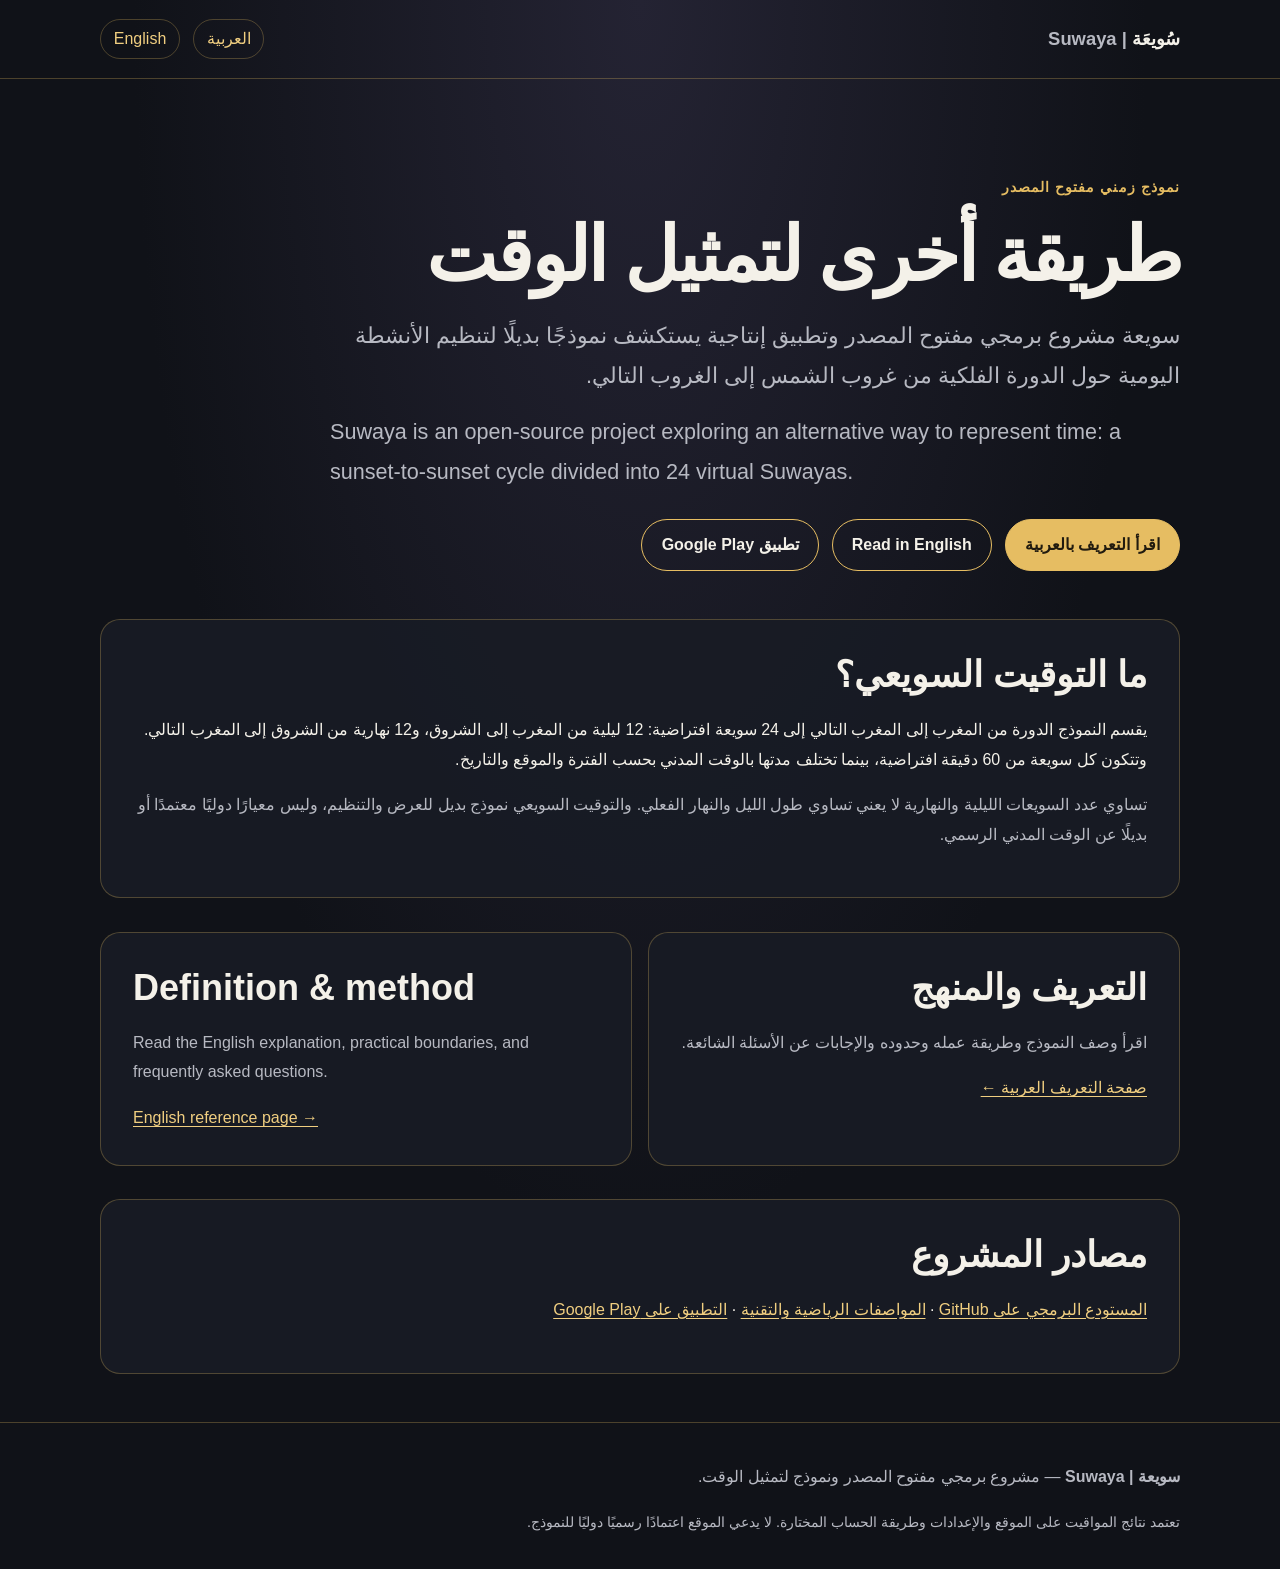
==== site/index.html @ 93a40ff3 "Add bilingual Suwaya public website and GitHub Pages deployment" ====
<!doctype html>
<html lang="ar" dir="rtl">
<head>
  <meta charset="utf-8">
  <meta name="viewport" content="width=device-width, initial-scale=1">
  <title>سويعة | Suwaya — التوقيت السويعي</title>
  <meta name="description" content="الموقع المرجعي لمشروع سويعة والتوقيت السويعي: نموذج لتمثيل الوقت بدورة من الغروب إلى الغروب التالي مقسمة إلى 24 سويعة افتراضية.">
  <meta name="robots" content="index,follow,max-image-preview:large">
  <link rel="canonical" href="https://abdallah-kaballo.github.io/Suwaya/">
  <link rel="alternate" hreflang="ar" href="https://abdallah-kaballo.github.io/Suwaya/ar/">
  <link rel="alternate" hreflang="en" href="https://abdallah-kaballo.github.io/Suwaya/en/">
  <link rel="alternate" hreflang="x-default" href="https://abdallah-kaballo.github.io/Suwaya/en/">
  <meta property="og:type" content="website">
  <meta property="og:title" content="سويعة | Suwaya — التوقيت السويعي">
  <meta property="og:description" content="تعرف إلى نموذج سويعة الزمني، وفلسفته، وطريقة عمله، والتطبيق مفتوح المصدر.">
  <meta property="og:url" content="https://abdallah-kaballo.github.io/Suwaya/">
  <meta name="theme-color" content="#101218">
  <link rel="stylesheet" href="assets/styles.css">
  <script type="application/ld+json">
  {
    "@context":"https://schema.org",
    "@graph":[
      {"@type":"WebSite","@id":"https://abdallah-kaballo.github.io/Suwaya/#website","url":"https://abdallah-kaballo.github.io/Suwaya/","name":"Suwaya | سويعة","inLanguage":["ar","en"]},
      {"@type":"SoftwareApplication","@id":"https://abdallah-kaballo.github.io/Suwaya/#application","name":"Suwaya","alternateName":["سويعة","Suwaya Time"],"applicationCategory":"ProductivityApplication","operatingSystem":"Android","description":"An open-source productivity application built around the Suwaya Time virtual time model.","url":"https://abdallah-kaballo.github.io/Suwaya/","downloadUrl":"https://play.google.com/store/apps/details?id=com.suwaya.app","sameAs":["https://github.com/Abdallah-Kaballo/Suwaya"]}
    ]
  }
  </script>
</head>
<body>
<header><div class="wrap nav"><a class="brand" href="./">سُويعَة <span class="muted">| Suwaya</span></a><nav class="lang" aria-label="اختيار اللغة"><a href="ar/">العربية</a><a href="en/">English</a></nav></div></header>
<main class="wrap">
  <section class="hero">
    <div class="eyebrow">نموذج زمني مفتوح المصدر</div>
    <h1>طريقة أخرى لتمثيل الوقت</h1>
    <p class="lead">سويعة مشروع برمجي مفتوح المصدر وتطبيق إنتاجية يستكشف نموذجًا بديلًا لتنظيم الأنشطة اليومية حول الدورة الفلكية من غروب الشمس إلى الغروب التالي.</p>
    <p class="lead" lang="en" dir="ltr">Suwaya is an open-source project exploring an alternative way to represent time: a sunset-to-sunset cycle divided into 24 virtual Suwayas.</p>
    <div class="actions"><a class="btn primary" href="ar/">اقرأ التعريف بالعربية</a><a class="btn" href="en/">Read in English</a><a class="btn" href="https://play.google.com/store/apps/details?id=com.suwaya.app">تطبيق Google Play</a></div>
  </section>
  <section class="panel">
    <h2>ما التوقيت السويعي؟</h2>
    <p>يقسم النموذج الدورة من المغرب إلى المغرب التالي إلى 24 سويعة افتراضية: 12 ليلية من المغرب إلى الشروق، و12 نهارية من الشروق إلى المغرب التالي. وتتكون كل سويعة من 60 دقيقة افتراضية، بينما تختلف مدتها بالوقت المدني بحسب الفترة والموقع والتاريخ.</p>
    <p class="muted">تساوي عدد السويعات الليلية والنهارية لا يعني تساوي طول الليل والنهار الفعلي. والتوقيت السويعي نموذج بديل للعرض والتنظيم، وليس معيارًا دوليًا معتمدًا أو بديلًا عن الوقت المدني الرسمي.</p>
  </section>
  <section class="grid">
    <article class="panel"><h2>التعريف والمنهج</h2><p class="muted">اقرأ وصف النموذج وطريقة عمله وحدوده والإجابات عن الأسئلة الشائعة.</p><a href="ar/">صفحة التعريف العربية ←</a></article>
    <article class="panel" dir="ltr"><h2>Definition & method</h2><p class="muted">Read the English explanation, practical boundaries, and frequently asked questions.</p><a href="en/">English reference page →</a></article>
  </section>
  <section class="panel"><h2>مصادر المشروع</h2><p><a href="https://github.com/Abdallah-Kaballo/Suwaya">المستودع البرمجي على GitHub</a> · <a href="https://github.com/Abdallah-Kaballo/Suwaya/blob/main/Suwaya-Time.md">المواصفات الرياضية والتقنية</a> · <a href="https://play.google.com/store/apps/details?id=com.suwaya.app">التطبيق على Google Play</a></p></section>
</main>
<footer><div class="wrap"><p><strong>سويعة | Suwaya</strong> — مشروع برمجي مفتوح المصدر ونموذج لتمثيل الوقت.</p><small>تعتمد نتائج المواقيت على الموقع والإعدادات وطريقة الحساب المختارة. لا يدعي الموقع اعتمادًا رسميًا دوليًا للنموذج.</small></div></footer>
</body></html>
---- site/assets/styles.css ----
:root{color-scheme:dark;--bg:#101218;--panel:#191c25;--text:#f4f1e9;--muted:#b7b9c2;--gold:#e6bd62;--line:rgba(230,189,98,.28);--link:#f0ce80;--max:1080px}*{box-sizing:border-box}html{scroll-behavior:smooth}body{margin:0;background:radial-gradient(ellipse at top,#242333 0,var(--bg) 56%);color:var(--text);font-family:Inter,"Noto Sans Arabic","Segoe UI",sans-serif;line-height:1.85}body[dir=rtl]{font-family:Tajawal,"Noto Sans Arabic","Segoe UI",sans-serif}a{color:var(--link);text-underline-offset:.2em}a:hover{color:#fff0c7}.wrap{width:min(calc(100% - 2rem),var(--max));margin-inline:auto}header{padding:1.2rem 0;border-bottom:1px solid var(--line)}.nav{display:flex;justify-content:space-between;align-items:center;gap:1rem;flex-wrap:wrap}.brand{color:var(--text);font-weight:800;text-decoration:none;font-size:1.15rem}.lang{display:flex;gap:.8rem;align-items:center}.lang a{border:1px solid var(--line);border-radius:999px;padding:.25rem .8rem;text-decoration:none}.hero{padding:clamp(3rem,8vw,6rem) 0 3rem}.eyebrow{color:var(--gold);font-weight:700;letter-spacing:.08em;text-transform:uppercase;font-size:.85rem}h1{font-size:clamp(2.2rem,6vw,4.7rem);line-height:1.2;letter-spacing:-.035em;margin:.6rem 0 1rem;max-width:900px}h2{font-size:clamp(1.55rem,3.5vw,2.25rem);line-height:1.3;margin:0 0 1rem}h3{font-size:1.15rem;margin:0 0 .35rem}.lead{color:var(--muted);font-size:clamp(1.1rem,2.5vw,1.35rem);max-width:850px}.actions{display:flex;flex-wrap:wrap;gap:.8rem;margin-top:1.7rem}.btn{display:inline-flex;align-items:center;justify-content:center;border:1px solid var(--gold);border-radius:999px;padding:.65rem 1.2rem;text-decoration:none;color:var(--text);font-weight:700}.btn.primary{background:var(--gold);color:#211b0f}section{padding:2.1rem 0}p{margin:.45rem 0 1rem}.muted{color:var(--muted)}.panel{background:rgba(25,28,37,.88);border:1px solid var(--line);border-radius:1.25rem;padding:clamp(1.1rem,3vw,2rem)}.grid{display:grid;grid-template-columns:repeat(2,minmax(0,1fr));gap:1rem}.step{position:relative}.pill{display:inline-block;border:1px solid var(--line);border-radius:999px;padding:.2rem .65rem;color:var(--gold);font-size:.85rem}.faq{border-top:1px solid var(--line);padding:1rem 0 .4rem}footer{margin-top:3rem;padding:2rem 0;border-top:1px solid var(--line);color:var(--muted)}small{font-size:.9rem}@media(max-width:700px){.grid{grid-template-columns:1fr}}@media(prefers-reduced-motion:reduce){html{scroll-behavior:auto}}
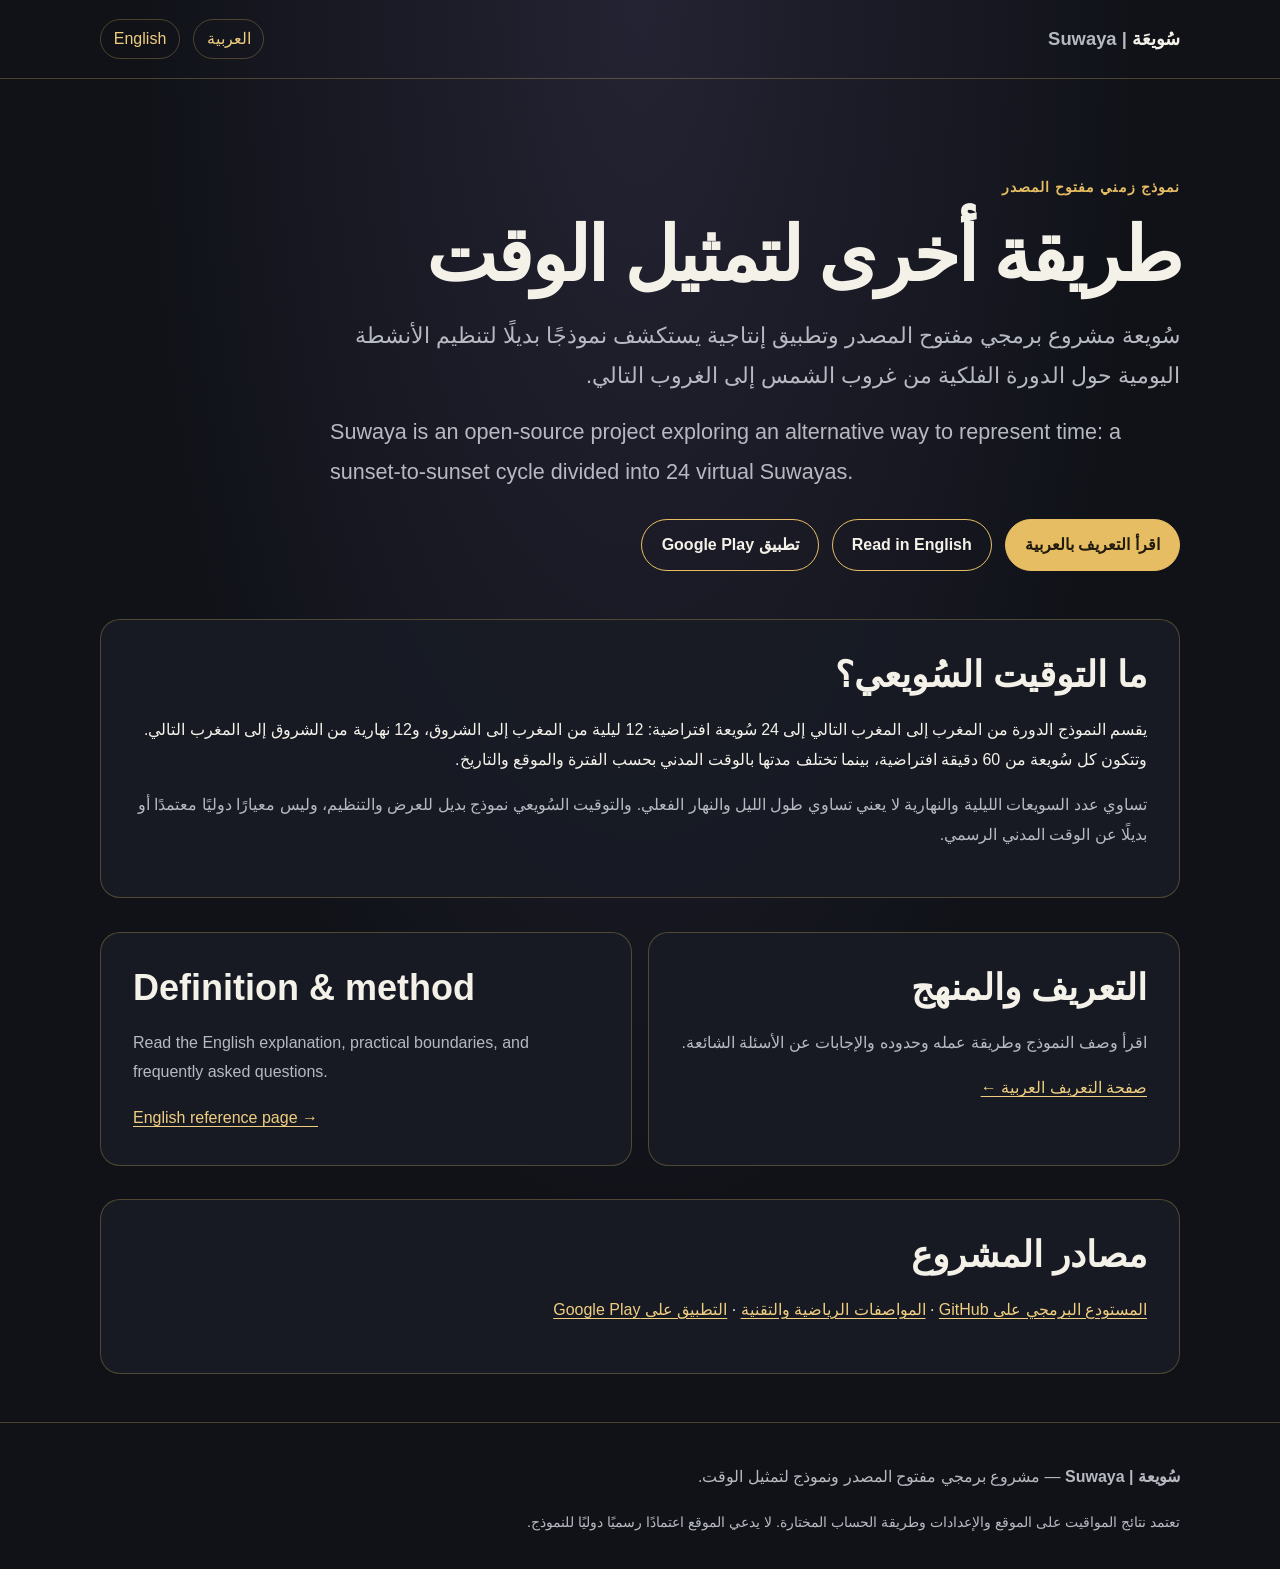
==== commit 06b4570b: "Preserve the exact Arabic terms سُويعة and التوقيت السُويعي" ====
--- a/site/index.html
+++ b/site/index.html
@@ -3,16 +3,16 @@
 <head>
   <meta charset="utf-8">
   <meta name="viewport" content="width=device-width, initial-scale=1">
-  <title>سويعة | Suwaya — التوقيت السويعي</title>
-  <meta name="description" content="الموقع المرجعي لمشروع سويعة والتوقيت السويعي: نموذج لتمثيل الوقت بدورة من الغروب إلى الغروب التالي مقسمة إلى 24 سويعة افتراضية.">
+  <title>سُويعة | Suwaya — التوقيت السُويعي</title>
+  <meta name="description" content="الموقع المرجعي لمشروع سُويعة والتوقيت السُويعي: نموذج لتمثيل الوقت بدورة من الغروب إلى الغروب التالي مقسمة إلى 24 سُويعة افتراضية.">
   <meta name="robots" content="index,follow,max-image-preview:large">
   <link rel="canonical" href="https://abdallah-kaballo.github.io/Suwaya/">
   <link rel="alternate" hreflang="ar" href="https://abdallah-kaballo.github.io/Suwaya/ar/">
   <link rel="alternate" hreflang="en" href="https://abdallah-kaballo.github.io/Suwaya/en/">
   <link rel="alternate" hreflang="x-default" href="https://abdallah-kaballo.github.io/Suwaya/en/">
   <meta property="og:type" content="website">
-  <meta property="og:title" content="سويعة | Suwaya — التوقيت السويعي">
-  <meta property="og:description" content="تعرف إلى نموذج سويعة الزمني، وفلسفته، وطريقة عمله، والتطبيق مفتوح المصدر.">
+  <meta property="og:title" content="سُويعة | Suwaya — التوقيت السُويعي">
+  <meta property="og:description" content="تعرف إلى نموذج سُويعة الزمني، وفلسفته، وطريقة عمله، والتطبيق مفتوح المصدر.">
   <meta property="og:url" content="https://abdallah-kaballo.github.io/Suwaya/">
   <meta name="theme-color" content="#101218">
   <link rel="stylesheet" href="assets/styles.css">
@@ -20,8 +20,8 @@
   {
     "@context":"https://schema.org",
     "@graph":[
-      {"@type":"WebSite","@id":"https://abdallah-kaballo.github.io/Suwaya/#website","url":"https://abdallah-kaballo.github.io/Suwaya/","name":"Suwaya | سويعة","inLanguage":["ar","en"]},
-      {"@type":"SoftwareApplication","@id":"https://abdallah-kaballo.github.io/Suwaya/#application","name":"Suwaya","alternateName":["سويعة","Suwaya Time"],"applicationCategory":"ProductivityApplication","operatingSystem":"Android","description":"An open-source productivity application built around the Suwaya Time virtual time model.","url":"https://abdallah-kaballo.github.io/Suwaya/","downloadUrl":"https://play.google.com/store/apps/details?id=com.suwaya.app","sameAs":["https://github.com/Abdallah-Kaballo/Suwaya"]}
+      {"@type":"WebSite","@id":"https://abdallah-kaballo.github.io/Suwaya/#website","url":"https://abdallah-kaballo.github.io/Suwaya/","name":"Suwaya | سُويعة","inLanguage":["ar","en"]},
+      {"@type":"SoftwareApplication","@id":"https://abdallah-kaballo.github.io/Suwaya/#application","name":"Suwaya","alternateName":["سُويعة","Suwaya Time"],"applicationCategory":"ProductivityApplication","operatingSystem":"Android","description":"An open-source productivity application built around the Suwaya Time virtual time model.","url":"https://abdallah-kaballo.github.io/Suwaya/","downloadUrl":"https://play.google.com/store/apps/details?id=com.suwaya.app","sameAs":["https://github.com/Abdallah-Kaballo/Suwaya"]}
     ]
   }
   </script>
@@ -32,14 +32,14 @@
   <section class="hero">
     <div class="eyebrow">نموذج زمني مفتوح المصدر</div>
     <h1>طريقة أخرى لتمثيل الوقت</h1>
-    <p class="lead">سويعة مشروع برمجي مفتوح المصدر وتطبيق إنتاجية يستكشف نموذجًا بديلًا لتنظيم الأنشطة اليومية حول الدورة الفلكية من غروب الشمس إلى الغروب التالي.</p>
+    <p class="lead">سُويعة مشروع برمجي مفتوح المصدر وتطبيق إنتاجية يستكشف نموذجًا بديلًا لتنظيم الأنشطة اليومية حول الدورة الفلكية من غروب الشمس إلى الغروب التالي.</p>
     <p class="lead" lang="en" dir="ltr">Suwaya is an open-source project exploring an alternative way to represent time: a sunset-to-sunset cycle divided into 24 virtual Suwayas.</p>
     <div class="actions"><a class="btn primary" href="ar/">اقرأ التعريف بالعربية</a><a class="btn" href="en/">Read in English</a><a class="btn" href="https://play.google.com/store/apps/details?id=com.suwaya.app">تطبيق Google Play</a></div>
   </section>
   <section class="panel">
-    <h2>ما التوقيت السويعي؟</h2>
-    <p>يقسم النموذج الدورة من المغرب إلى المغرب التالي إلى 24 سويعة افتراضية: 12 ليلية من المغرب إلى الشروق، و12 نهارية من الشروق إلى المغرب التالي. وتتكون كل سويعة من 60 دقيقة افتراضية، بينما تختلف مدتها بالوقت المدني بحسب الفترة والموقع والتاريخ.</p>
-    <p class="muted">تساوي عدد السويعات الليلية والنهارية لا يعني تساوي طول الليل والنهار الفعلي. والتوقيت السويعي نموذج بديل للعرض والتنظيم، وليس معيارًا دوليًا معتمدًا أو بديلًا عن الوقت المدني الرسمي.</p>
+    <h2>ما التوقيت السُويعي؟</h2>
+    <p>يقسم النموذج الدورة من المغرب إلى المغرب التالي إلى 24 سُويعة افتراضية: 12 ليلية من المغرب إلى الشروق، و12 نهارية من الشروق إلى المغرب التالي. وتتكون كل سُويعة من 60 دقيقة افتراضية، بينما تختلف مدتها بالوقت المدني بحسب الفترة والموقع والتاريخ.</p>
+    <p class="muted">تساوي عدد السويعات الليلية والنهارية لا يعني تساوي طول الليل والنهار الفعلي. والتوقيت السُويعي نموذج بديل للعرض والتنظيم، وليس معيارًا دوليًا معتمدًا أو بديلًا عن الوقت المدني الرسمي.</p>
   </section>
   <section class="grid">
     <article class="panel"><h2>التعريف والمنهج</h2><p class="muted">اقرأ وصف النموذج وطريقة عمله وحدوده والإجابات عن الأسئلة الشائعة.</p><a href="ar/">صفحة التعريف العربية ←</a></article>
@@ -47,5 +47,5 @@
   </section>
   <section class="panel"><h2>مصادر المشروع</h2><p><a href="https://github.com/Abdallah-Kaballo/Suwaya">المستودع البرمجي على GitHub</a> · <a href="https://github.com/Abdallah-Kaballo/Suwaya/blob/main/Suwaya-Time.md">المواصفات الرياضية والتقنية</a> · <a href="https://play.google.com/store/apps/details?id=com.suwaya.app">التطبيق على Google Play</a></p></section>
 </main>
-<footer><div class="wrap"><p><strong>سويعة | Suwaya</strong> — مشروع برمجي مفتوح المصدر ونموذج لتمثيل الوقت.</p><small>تعتمد نتائج المواقيت على الموقع والإعدادات وطريقة الحساب المختارة. لا يدعي الموقع اعتمادًا رسميًا دوليًا للنموذج.</small></div></footer>
+<footer><div class="wrap"><p><strong>سُويعة | Suwaya</strong> — مشروع برمجي مفتوح المصدر ونموذج لتمثيل الوقت.</p><small>تعتمد نتائج المواقيت على الموقع والإعدادات وطريقة الحساب المختارة. لا يدعي الموقع اعتمادًا رسميًا دوليًا للنموذج.</small></div></footer>
 </body></html>
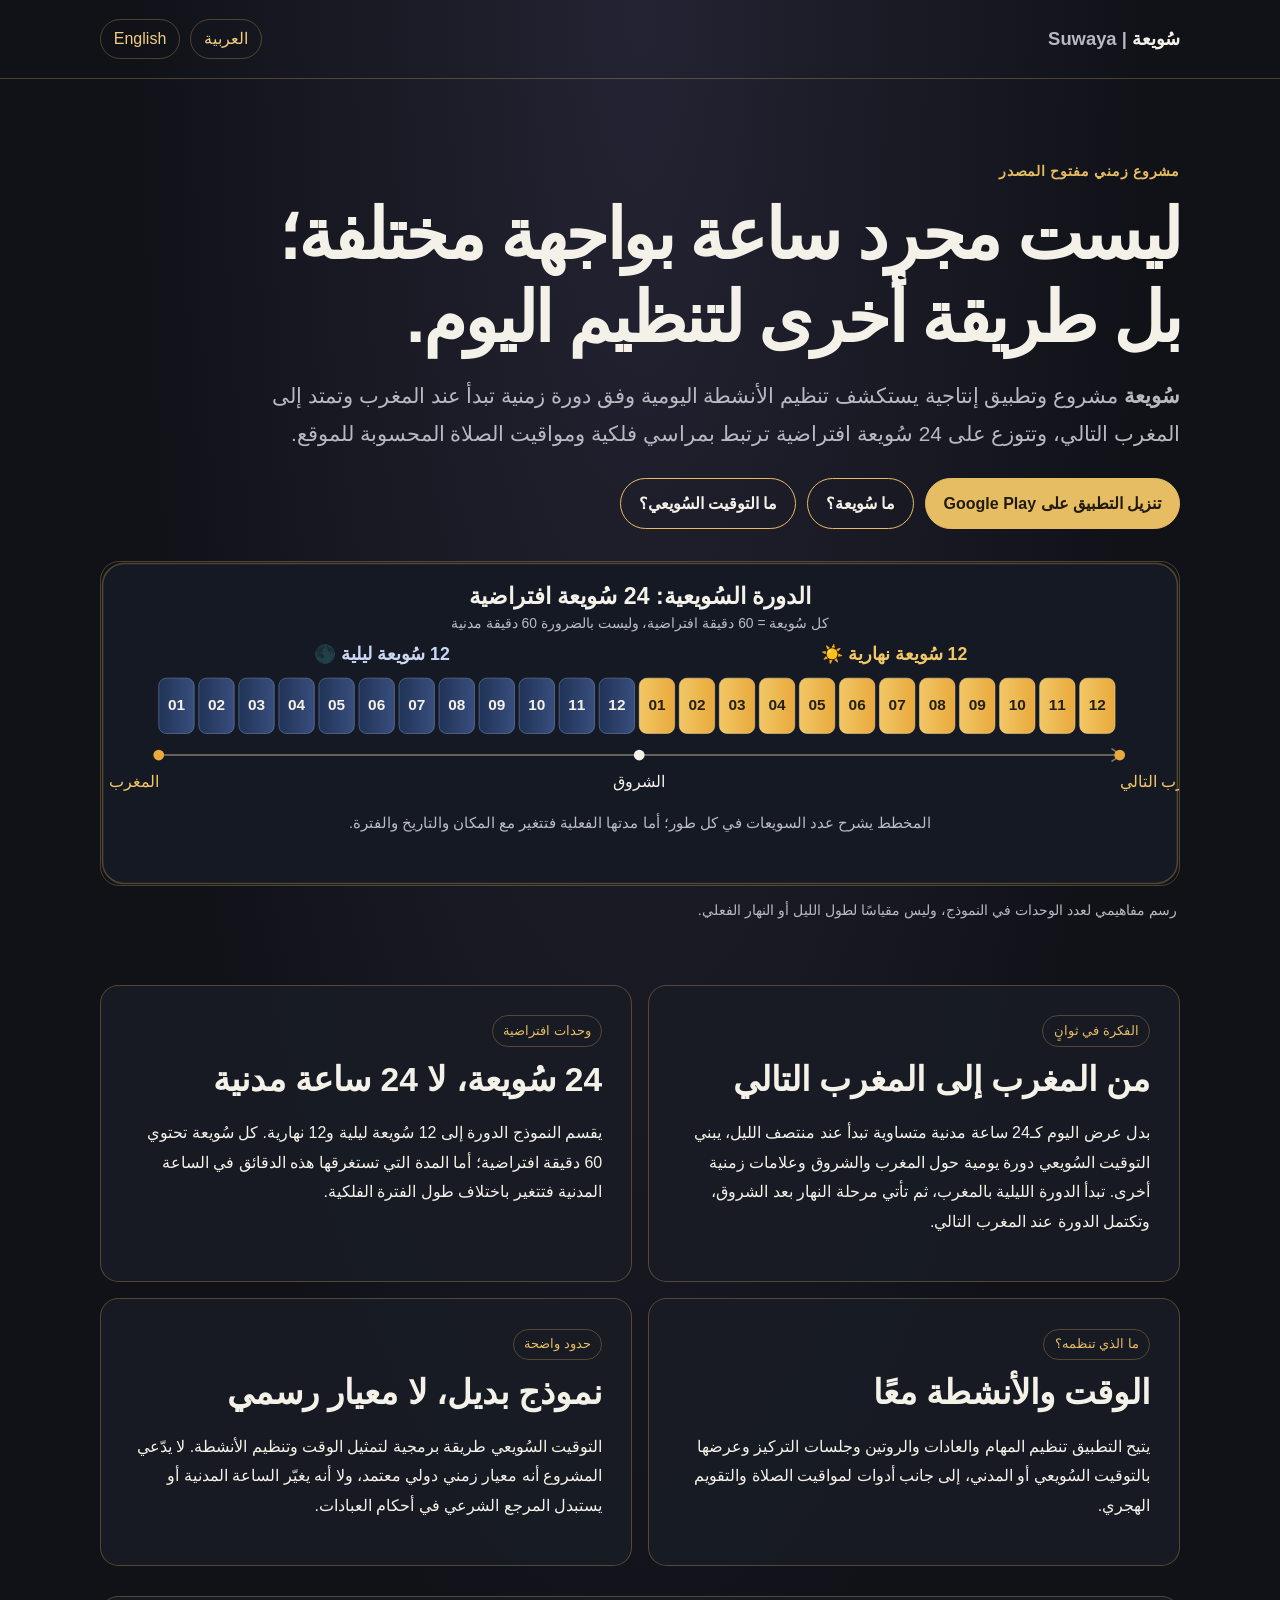
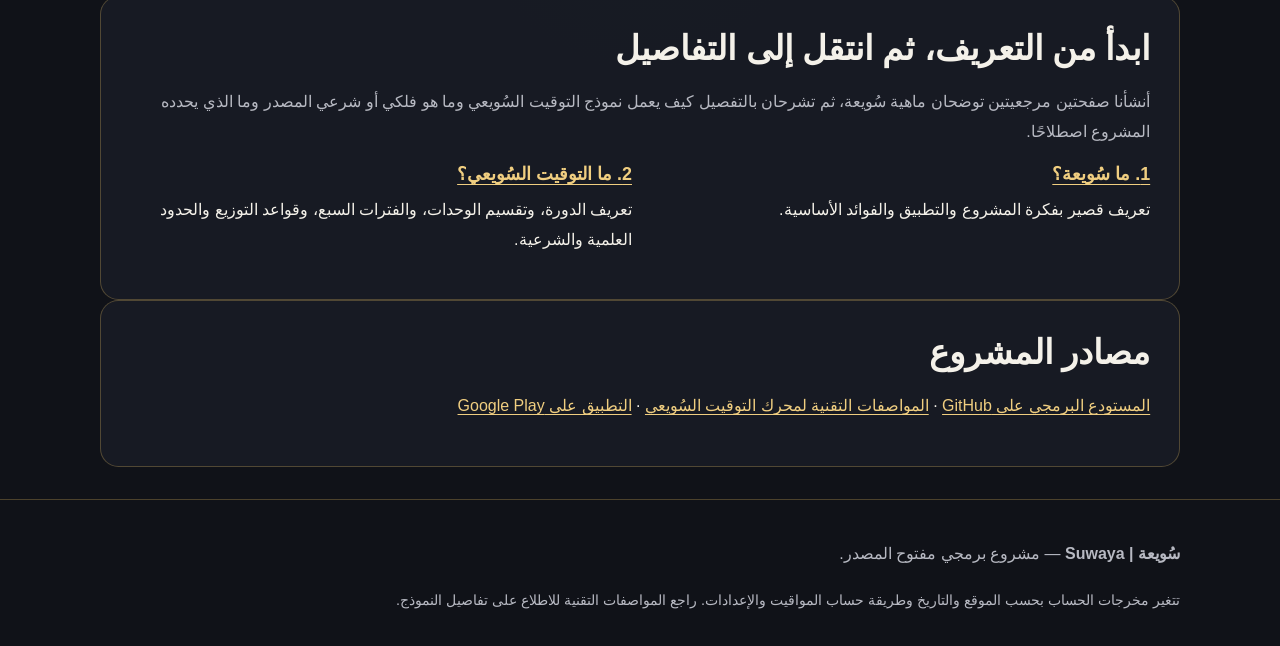
==== commit 630e6265: "Expand Suwaya public site with precise bilingual time model pages" ====
--- a/site/index.html
+++ b/site/index.html
@@ -1,51 +1,41 @@
 <!doctype html>
 <html lang="ar" dir="rtl">
 <head>
-  <meta charset="utf-8">
-  <meta name="viewport" content="width=device-width, initial-scale=1">
-  <title>سُويعة | Suwaya — التوقيت السُويعي</title>
-  <meta name="description" content="الموقع المرجعي لمشروع سُويعة والتوقيت السُويعي: نموذج لتمثيل الوقت بدورة من الغروب إلى الغروب التالي مقسمة إلى 24 سُويعة افتراضية.">
-  <meta name="robots" content="index,follow,max-image-preview:large">
-  <link rel="canonical" href="https://abdallah-kaballo.github.io/Suwaya/">
-  <link rel="alternate" hreflang="ar" href="https://abdallah-kaballo.github.io/Suwaya/ar/">
-  <link rel="alternate" hreflang="en" href="https://abdallah-kaballo.github.io/Suwaya/en/">
-  <link rel="alternate" hreflang="x-default" href="https://abdallah-kaballo.github.io/Suwaya/en/">
-  <meta property="og:type" content="website">
-  <meta property="og:title" content="سُويعة | Suwaya — التوقيت السُويعي">
-  <meta property="og:description" content="تعرف إلى نموذج سُويعة الزمني، وفلسفته، وطريقة عمله، والتطبيق مفتوح المصدر.">
-  <meta property="og:url" content="https://abdallah-kaballo.github.io/Suwaya/">
-  <meta name="theme-color" content="#101218">
-  <link rel="stylesheet" href="assets/styles.css">
-  <script type="application/ld+json">
-  {
-    "@context":"https://schema.org",
-    "@graph":[
-      {"@type":"WebSite","@id":"https://abdallah-kaballo.github.io/Suwaya/#website","url":"https://abdallah-kaballo.github.io/Suwaya/","name":"Suwaya | سُويعة","inLanguage":["ar","en"]},
-      {"@type":"SoftwareApplication","@id":"https://abdallah-kaballo.github.io/Suwaya/#application","name":"Suwaya","alternateName":["سُويعة","Suwaya Time"],"applicationCategory":"ProductivityApplication","operatingSystem":"Android","description":"An open-source productivity application built around the Suwaya Time virtual time model.","url":"https://abdallah-kaballo.github.io/Suwaya/","downloadUrl":"https://play.google.com/store/apps/details?id=com.suwaya.app","sameAs":["https://github.com/Abdallah-Kaballo/Suwaya"]}
-    ]
-  }
-  </script>
+<meta charset="utf-8"><meta name="viewport" content="width=device-width,initial-scale=1">
+<title>سُويعة | التوقيت السُويعي — طريقة أخرى لتنظيم اليوم</title>
+<meta name="description" content="تعرّف إلى سُويعة والتوقيت السُويعي: نموذج زمني يقسم الدورة من المغرب إلى المغرب التالي إلى 24 سُويعة افتراضية مرتبطة بمراسي فلكية ومواقيت الصلاة.">
+<meta name="robots" content="index,follow,max-image-preview:large">
+<link rel="canonical" href="https://abdallah-kaballo.github.io/Suwaya/">
+<link rel="alternate" hreflang="ar" href="https://abdallah-kaballo.github.io/Suwaya/ar/"><link rel="alternate" hreflang="en" href="https://abdallah-kaballo.github.io/Suwaya/en/"><link rel="alternate" hreflang="x-default" href="https://abdallah-kaballo.github.io/Suwaya/en/">
+<meta property="og:type" content="website"><meta property="og:title" content="سُويعة | التوقيت السُويعي"><meta property="og:description" content="مشروع يقترح طريقة بديلة لتمثيل الوقت وتنظيم اليوم حول الدورة من المغرب إلى المغرب التالي."><meta property="og:url" content="https://abdallah-kaballo.github.io/Suwaya/"><meta property="og:site_name" content="سُويعة | Suwaya"><meta name="theme-color" content="#101218">
+<link rel="stylesheet" href="assets/styles.css">
+<script type="application/ld+json">{"@context":"https://schema.org","@graph":[{"@type":"WebSite","@id":"https://abdallah-kaballo.github.io/Suwaya/#website","url":"https://abdallah-kaballo.github.io/Suwaya/","name":"سُويعة | Suwaya","inLanguage":["ar","en"]},{"@type":"SoftwareApplication","@id":"https://abdallah-kaballo.github.io/Suwaya/#application","name":"Suwaya","alternateName":["سُويعة","التوقيت السُويعي","Suwaya Time"],"applicationCategory":"ProductivityApplication","operatingSystem":"Android","description":"Open-source productivity app built around the Suwaya Time virtual time model.","url":"https://abdallah-kaballo.github.io/Suwaya/","downloadUrl":"https://play.google.com/store/apps/details?id=com.suwaya.app","sameAs":["https://github.com/Abdallah-Kaballo/Suwaya"]}]}</script>
 </head>
 <body>
-<header><div class="wrap nav"><a class="brand" href="./">سُويعَة <span class="muted">| Suwaya</span></a><nav class="lang" aria-label="اختيار اللغة"><a href="ar/">العربية</a><a href="en/">English</a></nav></div></header>
+<header><div class="wrap nav"><a class="brand" href="./">سُويعة <span class="muted">| Suwaya</span></a><nav class="lang" aria-label="اختيار اللغة"><a href="ar/">العربية</a><a href="en/">English</a></nav></div></header>
 <main class="wrap">
-  <section class="hero">
-    <div class="eyebrow">نموذج زمني مفتوح المصدر</div>
-    <h1>طريقة أخرى لتمثيل الوقت</h1>
-    <p class="lead">سُويعة مشروع برمجي مفتوح المصدر وتطبيق إنتاجية يستكشف نموذجًا بديلًا لتنظيم الأنشطة اليومية حول الدورة الفلكية من غروب الشمس إلى الغروب التالي.</p>
-    <p class="lead" lang="en" dir="ltr">Suwaya is an open-source project exploring an alternative way to represent time: a sunset-to-sunset cycle divided into 24 virtual Suwayas.</p>
-    <div class="actions"><a class="btn primary" href="ar/">اقرأ التعريف بالعربية</a><a class="btn" href="en/">Read in English</a><a class="btn" href="https://play.google.com/store/apps/details?id=com.suwaya.app">تطبيق Google Play</a></div>
-  </section>
-  <section class="panel">
-    <h2>ما التوقيت السُويعي؟</h2>
-    <p>يقسم النموذج الدورة من المغرب إلى المغرب التالي إلى 24 سُويعة افتراضية: 12 ليلية من المغرب إلى الشروق، و12 نهارية من الشروق إلى المغرب التالي. وتتكون كل سُويعة من 60 دقيقة افتراضية، بينما تختلف مدتها بالوقت المدني بحسب الفترة والموقع والتاريخ.</p>
-    <p class="muted">تساوي عدد السويعات الليلية والنهارية لا يعني تساوي طول الليل والنهار الفعلي. والتوقيت السُويعي نموذج بديل للعرض والتنظيم، وليس معيارًا دوليًا معتمدًا أو بديلًا عن الوقت المدني الرسمي.</p>
-  </section>
-  <section class="grid">
-    <article class="panel"><h2>التعريف والمنهج</h2><p class="muted">اقرأ وصف النموذج وطريقة عمله وحدوده والإجابات عن الأسئلة الشائعة.</p><a href="ar/">صفحة التعريف العربية ←</a></article>
-    <article class="panel" dir="ltr"><h2>Definition & method</h2><p class="muted">Read the English explanation, practical boundaries, and frequently asked questions.</p><a href="en/">English reference page →</a></article>
-  </section>
-  <section class="panel"><h2>مصادر المشروع</h2><p><a href="https://github.com/Abdallah-Kaballo/Suwaya">المستودع البرمجي على GitHub</a> · <a href="https://github.com/Abdallah-Kaballo/Suwaya/blob/main/Suwaya-Time.md">المواصفات الرياضية والتقنية</a> · <a href="https://play.google.com/store/apps/details?id=com.suwaya.app">التطبيق على Google Play</a></p></section>
+<section class="hero">
+<div class="eyebrow">مشروع زمني مفتوح المصدر</div>
+<h1>ليست مجرد ساعة بواجهة مختلفة؛ بل طريقة أخرى لتنظيم اليوم.</h1>
+<p class="lead"><strong>سُويعة</strong> مشروع وتطبيق إنتاجية يستكشف تنظيم الأنشطة اليومية وفق دورة زمنية تبدأ عند المغرب وتمتد إلى المغرب التالي، وتتوزع على 24 سُويعة افتراضية ترتبط بمراسي فلكية ومواقيت الصلاة المحسوبة للموقع.</p>
+<div class="actions"><a class="btn primary" href="https://play.google.com/store/apps/details?id=com.suwaya.app">تنزيل التطبيق على Google Play</a><a class="btn" href="ar/">ما سُويعة؟</a><a class="btn" href="ar/suwaya-time/">ما التوقيت السُويعي؟</a></div>
+<figure class="diagram"><img src="assets/suwaya-cycle.svg" alt="رسم يوضح دورة من المغرب إلى المغرب التالي، مقسمة إلى 12 سُويعة ليلية و12 سُويعة نهارية. كل وحدة 60 دقيقة افتراضية لا يلزم أن تساوي 60 دقيقة مدنية."><figcaption>رسم مفاهيمي لعدد الوحدات في النموذج، وليس مقياسًا لطول الليل أو النهار الفعلي.</figcaption></figure>
+</section>
+<section class="grid">
+<article class="panel"><span class="pill">الفكرة في ثوانٍ</span><h2>من المغرب إلى المغرب التالي</h2><p>بدل عرض اليوم كـ24 ساعة مدنية متساوية تبدأ عند منتصف الليل، يبني التوقيت السُويعي دورة يومية حول المغرب والشروق وعلامات زمنية أخرى. تبدأ الدورة الليلية بالمغرب، ثم تأتي مرحلة النهار بعد الشروق، وتكتمل الدورة عند المغرب التالي.</p></article>
+<article class="panel"><span class="pill">وحدات افتراضية</span><h2>24 سُويعة، لا 24 ساعة مدنية</h2><p>يقسم النموذج الدورة إلى 12 سُويعة ليلية و12 نهارية. كل سُويعة تحتوي 60 دقيقة افتراضية؛ أما المدة التي تستغرقها هذه الدقائق في الساعة المدنية فتتغير باختلاف طول الفترة الفلكية.</p></article>
+<article class="panel"><span class="pill">ما الذي تنظمه؟</span><h2>الوقت والأنشطة معًا</h2><p>يتيح التطبيق تنظيم المهام والعادات والروتين وجلسات التركيز وعرضها بالتوقيت السُويعي أو المدني، إلى جانب أدوات لمواقيت الصلاة والتقويم الهجري.</p></article>
+<article class="panel"><span class="pill">حدود واضحة</span><h2>نموذج بديل، لا معيار رسمي</h2><p>التوقيت السُويعي طريقة برمجية لتمثيل الوقت وتنظيم الأنشطة. لا يدّعي المشروع أنه معيار زمني دولي معتمد، ولا أنه يغيّر الساعة المدنية أو يستبدل المرجع الشرعي في أحكام العبادات.</p></article>
+</section>
+<section class="panel">
+<h2>ابدأ من التعريف، ثم انتقل إلى التفاصيل</h2>
+<p class="muted">أنشأنا صفحتين مرجعيتين توضحان ماهية سُويعة، ثم تشرحان بالتفصيل كيف يعمل نموذج التوقيت السُويعي وما هو فلكي أو شرعي المصدر وما الذي يحدده المشروع اصطلاحًا.</p>
+<div class="grid">
+<div><h3><a href="ar/">1. ما سُويعة؟</a></h3><p>تعريف قصير بفكرة المشروع والتطبيق والفوائد الأساسية.</p></div>
+<div><h3><a href="ar/suwaya-time/">2. ما التوقيت السُويعي؟</a></h3><p>تعريف الدورة، وتقسيم الوحدات، والفترات السبع، وقواعد التوزيع والحدود العلمية والشرعية.</p></div>
+</div>
+</section>
+<section class="panel"><h2>مصادر المشروع</h2><p><a href="https://github.com/Abdallah-Kaballo/Suwaya">المستودع البرمجي على GitHub</a> · <a href="https://github.com/Abdallah-Kaballo/Suwaya/blob/main/Suwaya-Time.md">المواصفات التقنية لمحرك التوقيت السُويعي</a> · <a href="https://play.google.com/store/apps/details?id=com.suwaya.app">التطبيق على Google Play</a></p></section>
 </main>
-<footer><div class="wrap"><p><strong>سُويعة | Suwaya</strong> — مشروع برمجي مفتوح المصدر ونموذج لتمثيل الوقت.</p><small>تعتمد نتائج المواقيت على الموقع والإعدادات وطريقة الحساب المختارة. لا يدعي الموقع اعتمادًا رسميًا دوليًا للنموذج.</small></div></footer>
+<footer><div class="wrap"><p><strong>سُويعة | Suwaya</strong> — مشروع برمجي مفتوح المصدر.</p><small>تتغير مخرجات الحساب بحسب الموقع والتاريخ وطريقة حساب المواقيت والإعدادات. راجع المواصفات التقنية للاطلاع على تفاصيل النموذج.</small></div></footer>
 </body></html>
--- a/site/assets/styles.css
+++ b/site/assets/styles.css
@@ -1 +1 @@
-:root{color-scheme:dark;--bg:#101218;--panel:#191c25;--text:#f4f1e9;--muted:#b7b9c2;--gold:#e6bd62;--line:rgba(230,189,98,.28);--link:#f0ce80;--max:1080px}*{box-sizing:border-box}html{scroll-behavior:smooth}body{margin:0;background:radial-gradient(ellipse at top,#242333 0,var(--bg) 56%);color:var(--text);font-family:Inter,"Noto Sans Arabic","Segoe UI",sans-serif;line-height:1.85}body[dir=rtl]{font-family:Tajawal,"Noto Sans Arabic","Segoe UI",sans-serif}a{color:var(--link);text-underline-offset:.2em}a:hover{color:#fff0c7}.wrap{width:min(calc(100% - 2rem),var(--max));margin-inline:auto}header{padding:1.2rem 0;border-bottom:1px solid var(--line)}.nav{display:flex;justify-content:space-between;align-items:center;gap:1rem;flex-wrap:wrap}.brand{color:var(--text);font-weight:800;text-decoration:none;font-size:1.15rem}.lang{display:flex;gap:.8rem;align-items:center}.lang a{border:1px solid var(--line);border-radius:999px;padding:.25rem .8rem;text-decoration:none}.hero{padding:clamp(3rem,8vw,6rem) 0 3rem}.eyebrow{color:var(--gold);font-weight:700;letter-spacing:.08em;text-transform:uppercase;font-size:.85rem}h1{font-size:clamp(2.2rem,6vw,4.7rem);line-height:1.2;letter-spacing:-.035em;margin:.6rem 0 1rem;max-width:900px}h2{font-size:clamp(1.55rem,3.5vw,2.25rem);line-height:1.3;margin:0 0 1rem}h3{font-size:1.15rem;margin:0 0 .35rem}.lead{color:var(--muted);font-size:clamp(1.1rem,2.5vw,1.35rem);max-width:850px}.actions{display:flex;flex-wrap:wrap;gap:.8rem;margin-top:1.7rem}.btn{display:inline-flex;align-items:center;justify-content:center;border:1px solid var(--gold);border-radius:999px;padding:.65rem 1.2rem;text-decoration:none;color:var(--text);font-weight:700}.btn.primary{background:var(--gold);color:#211b0f}section{padding:2.1rem 0}p{margin:.45rem 0 1rem}.muted{color:var(--muted)}.panel{background:rgba(25,28,37,.88);border:1px solid var(--line);border-radius:1.25rem;padding:clamp(1.1rem,3vw,2rem)}.grid{display:grid;grid-template-columns:repeat(2,minmax(0,1fr));gap:1rem}.step{position:relative}.pill{display:inline-block;border:1px solid var(--line);border-radius:999px;padding:.2rem .65rem;color:var(--gold);font-size:.85rem}.faq{border-top:1px solid var(--line);padding:1rem 0 .4rem}footer{margin-top:3rem;padding:2rem 0;border-top:1px solid var(--line);color:var(--muted)}small{font-size:.9rem}@media(max-width:700px){.grid{grid-template-columns:1fr}}@media(prefers-reduced-motion:reduce){html{scroll-behavior:auto}}+:root{color-scheme:dark;--bg:#101218;--panel:#191c25;--text:#f4f1e9;--muted:#b7b9c2;--gold:#e6bd62;--line:rgba(230,189,98,.28);--link:#f0ce80;--max:1080px}*{box-sizing:border-box}html{scroll-behavior:smooth}body{margin:0;background:radial-gradient(ellipse at top,#242333 0,var(--bg) 56%);color:var(--text);font-family:Inter,"Noto Sans Arabic","Segoe UI",sans-serif;line-height:1.85}body[dir=rtl]{font-family:Tajawal,"Noto Sans Arabic","Segoe UI",sans-serif}a{color:var(--link);text-underline-offset:.2em}a:hover{color:#fff0c7}.wrap{width:min(calc(100% - 2rem),var(--max));margin-inline:auto}header{padding:1.2rem 0;border-bottom:1px solid var(--line)}.nav{display:flex;justify-content:space-between;align-items:center;gap:1rem;flex-wrap:wrap}.brand{color:var(--text);font-weight:800;text-decoration:none;font-size:1.15rem}.lang{display:flex;gap:.65rem;align-items:center;flex-wrap:wrap}.lang a{border:1px solid var(--line);border-radius:999px;padding:.25rem .8rem;text-decoration:none}.hero{padding:clamp(2.4rem,7vw,5rem) 0 2rem}.eyebrow{color:var(--gold);font-weight:700;letter-spacing:.06em;text-transform:uppercase;font-size:.85rem}h1{font-size:clamp(2.15rem,5.8vw,4.35rem);line-height:1.2;letter-spacing:-.035em;margin:.6rem 0 1rem;max-width:950px}h2{font-size:clamp(1.5rem,3.5vw,2.1rem);line-height:1.35;margin:0 0 1rem}h3{font-size:1.12rem;line-height:1.45;margin:0 0 .35rem}.lead{color:var(--muted);font-size:clamp(1.08rem,2.35vw,1.3rem);max-width:920px}.actions{display:flex;flex-wrap:wrap;gap:.7rem;margin-top:1.5rem}.btn{display:inline-flex;align-items:center;justify-content:center;border:1px solid var(--gold);border-radius:999px;padding:.62rem 1.1rem;text-decoration:none;color:var(--text);font-weight:700}.btn.primary{background:var(--gold);color:#211b0f}section{padding:1.85rem 0}p{margin:.45rem 0 1rem}.muted{color:var(--muted)}.panel{background:rgba(25,28,37,.9);border:1px solid var(--line);border-radius:1.15rem;padding:clamp(1rem,3vw,1.8rem)}.grid{display:grid;grid-template-columns:repeat(2,minmax(0,1fr));gap:1rem}.step,.fact{position:relative}.pill{display:inline-block;border:1px solid var(--line);border-radius:999px;padding:.15rem .65rem;color:var(--gold);font-size:.82rem;margin-bottom:.65rem}.pill.astronomy{color:#cad8ff;border-color:#647cae}.pill.religious{color:#8de3ca;border-color:#468e7d}.pill.project{color:#f2c766}.faq{border-top:1px solid var(--line);padding:1rem 0 .3rem}.diagram{margin:2rem 0 0;padding:0}.diagram img{width:100%;height:auto;display:block;border-radius:1.2rem;border:1px solid var(--line)}figcaption{margin:.65rem .2rem 0;color:var(--muted);font-size:.9rem}.note{border-inline-start:4px solid var(--gold);padding:.85rem 1rem;background:rgba(230,189,98,.08);border-radius:.5rem;margin:1.25rem 0}.table-scroll{width:100%;overflow-x:auto;border:1px solid var(--line);border-radius:.85rem;margin:1rem 0 1.4rem;background:rgba(12,14,20,.45)}table{border-collapse:collapse;width:100%;min-width:700px;font-size:.93rem}th,td{padding:.7rem .8rem;text-align:start;vertical-align:top;border-bottom:1px solid rgba(230,189,98,.14)}thead th{background:rgba(230,189,98,.1);color:var(--gold);font-weight:800}tbody th{font-weight:700;color:#e5dfd2}tr:last-child th,tr:last-child td{border-bottom:0}.classification{display:grid;grid-template-columns:repeat(3,minmax(0,1fr));gap:1rem}.classification .panel{padding:1.2rem}.formula{font-family:ui-monospace,SFMono-Regular,Consolas,monospace;background:#0d1017;border:1px solid var(--line);border-radius:.8rem;padding:1rem;text-align:center;color:#f2c766;font-size:clamp(1rem,2.8vw,1.25rem);margin:1rem 0}.suwaya-sample{color:var(--gold);white-space:nowrap;font-family:ui-monospace,monospace}footer{margin-top:2rem;padding:2rem 0;border-top:1px solid var(--line);color:var(--muted)}small{font-size:.9rem}@media(max-width:850px){.classification{grid-template-columns:1fr 1fr}}@media(max-width:650px){.grid,.classification{grid-template-columns:1fr}.nav{align-items:flex-start}.lang{gap:.4rem}table{font-size:.85rem}.table-scroll{border-radius:.65rem}.diagram img{border-radius:.8rem}}@media(prefers-reduced-motion:reduce){html{scroll-behavior:auto}}
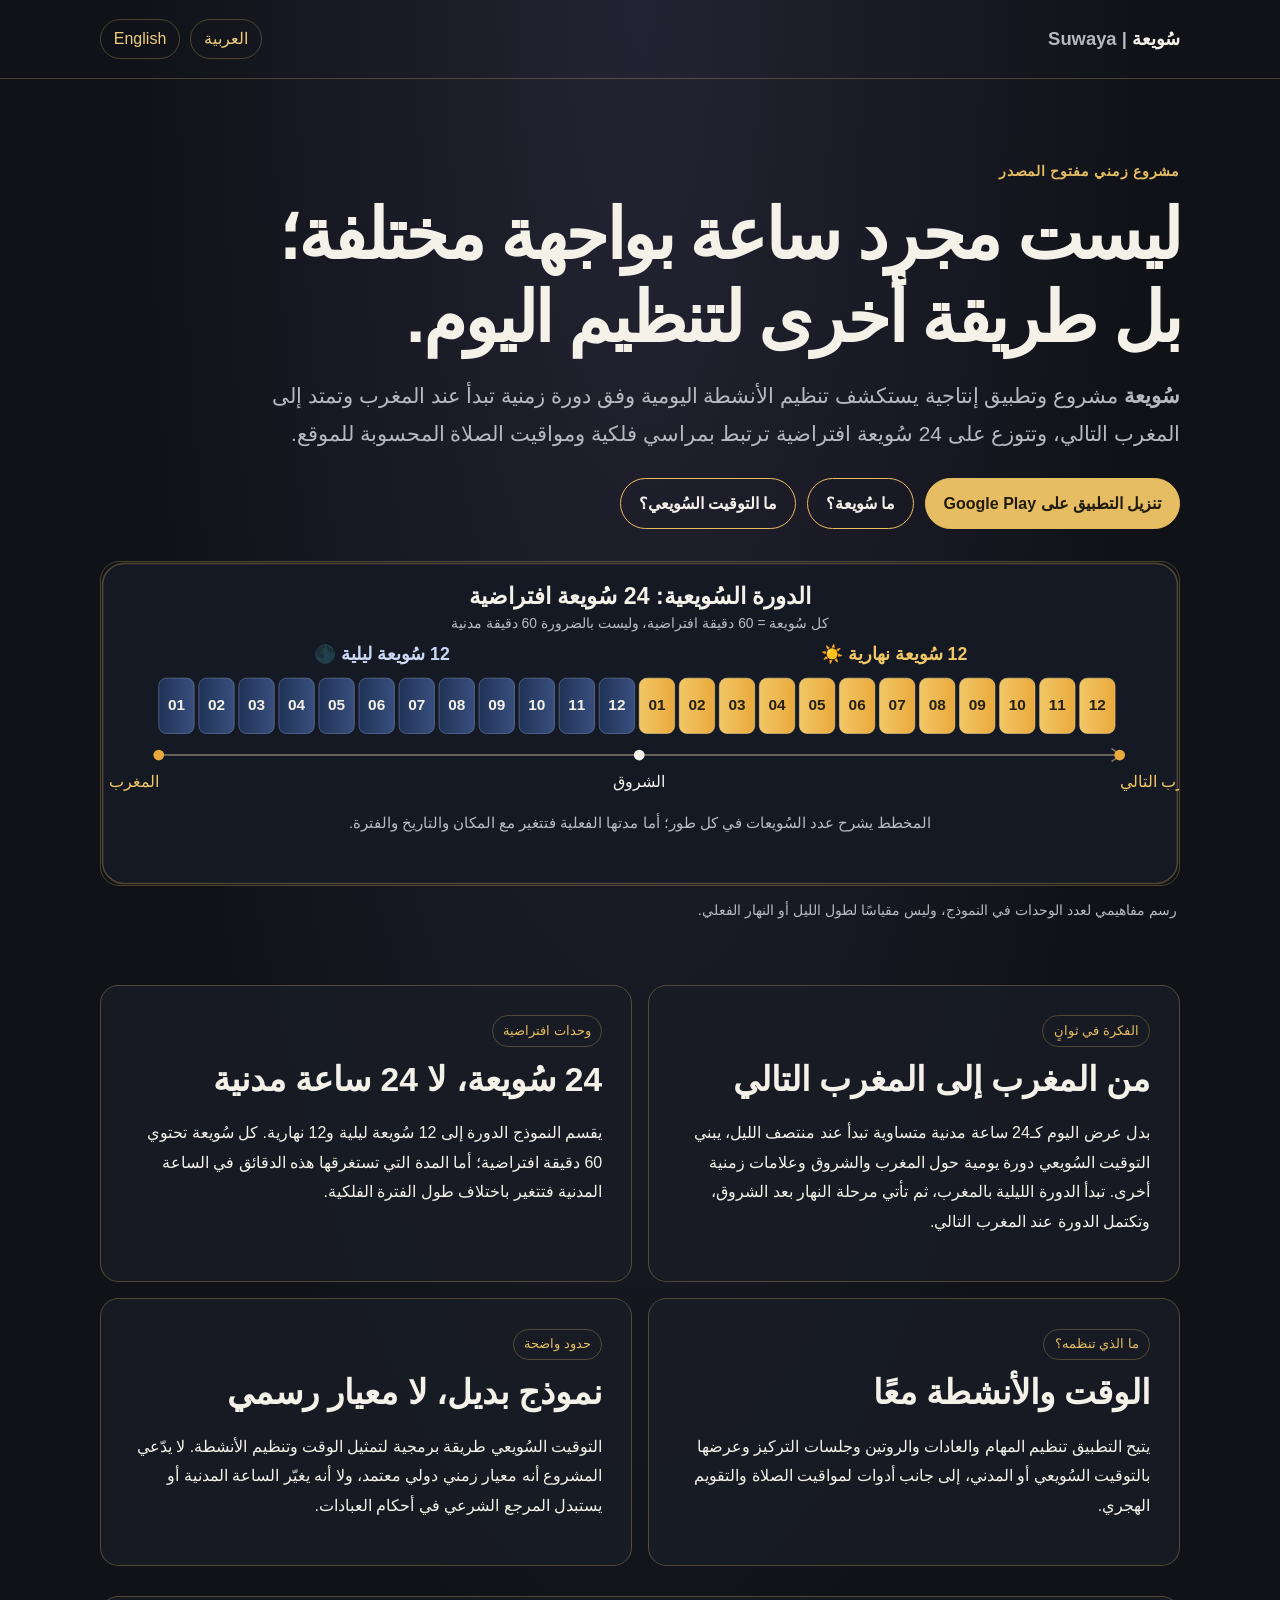
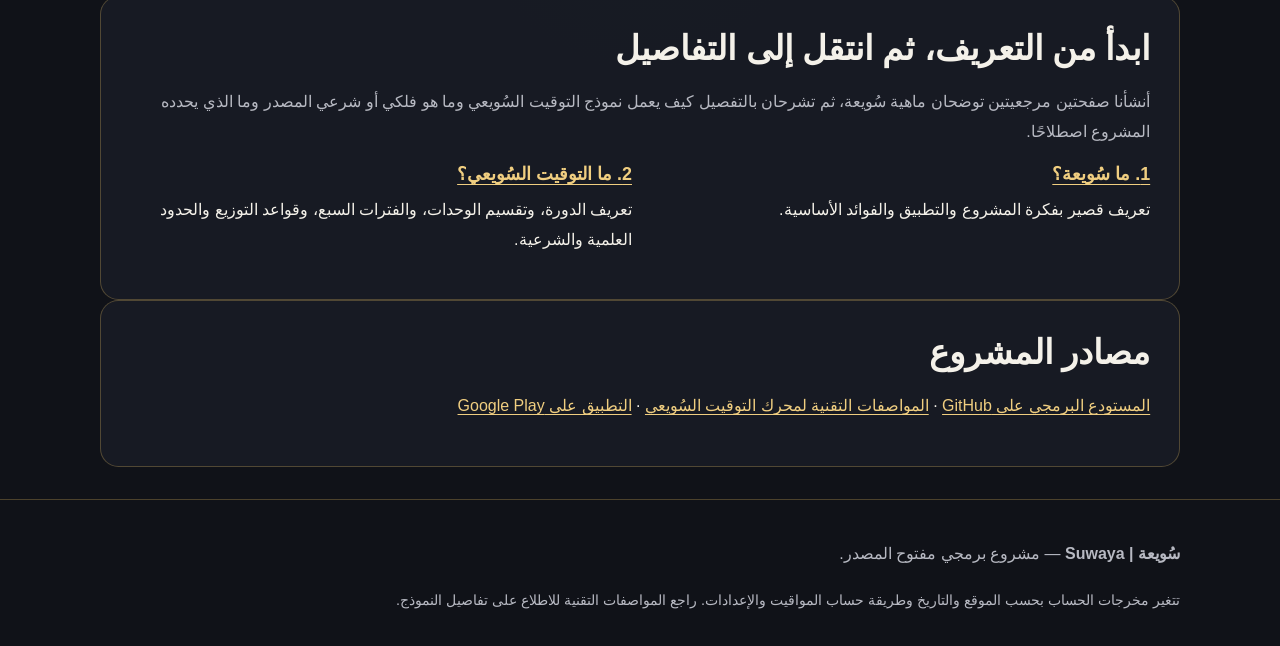
==== commit bc85e078: "Add Google Search Console HTML verification tag" ====
--- a/site/index.html
+++ b/site/index.html
@@ -2,6 +2,7 @@
 <html lang="ar" dir="rtl">
 <head>
 <meta charset="utf-8"><meta name="viewport" content="width=device-width,initial-scale=1">
+<meta name="google-site-verification" content="NExFpJOW5PfBOEpcQni76NnhZtHP4e9MKpItDln_rk8" />
 <title>سُويعة | التوقيت السُويعي — طريقة أخرى لتنظيم اليوم</title>
 <meta name="description" content="تعرّف إلى سُويعة والتوقيت السُويعي: نموذج زمني يقسم الدورة من المغرب إلى المغرب التالي إلى 24 سُويعة افتراضية مرتبطة بمراسي فلكية ومواقيت الصلاة.">
 <meta name="robots" content="index,follow,max-image-preview:large">
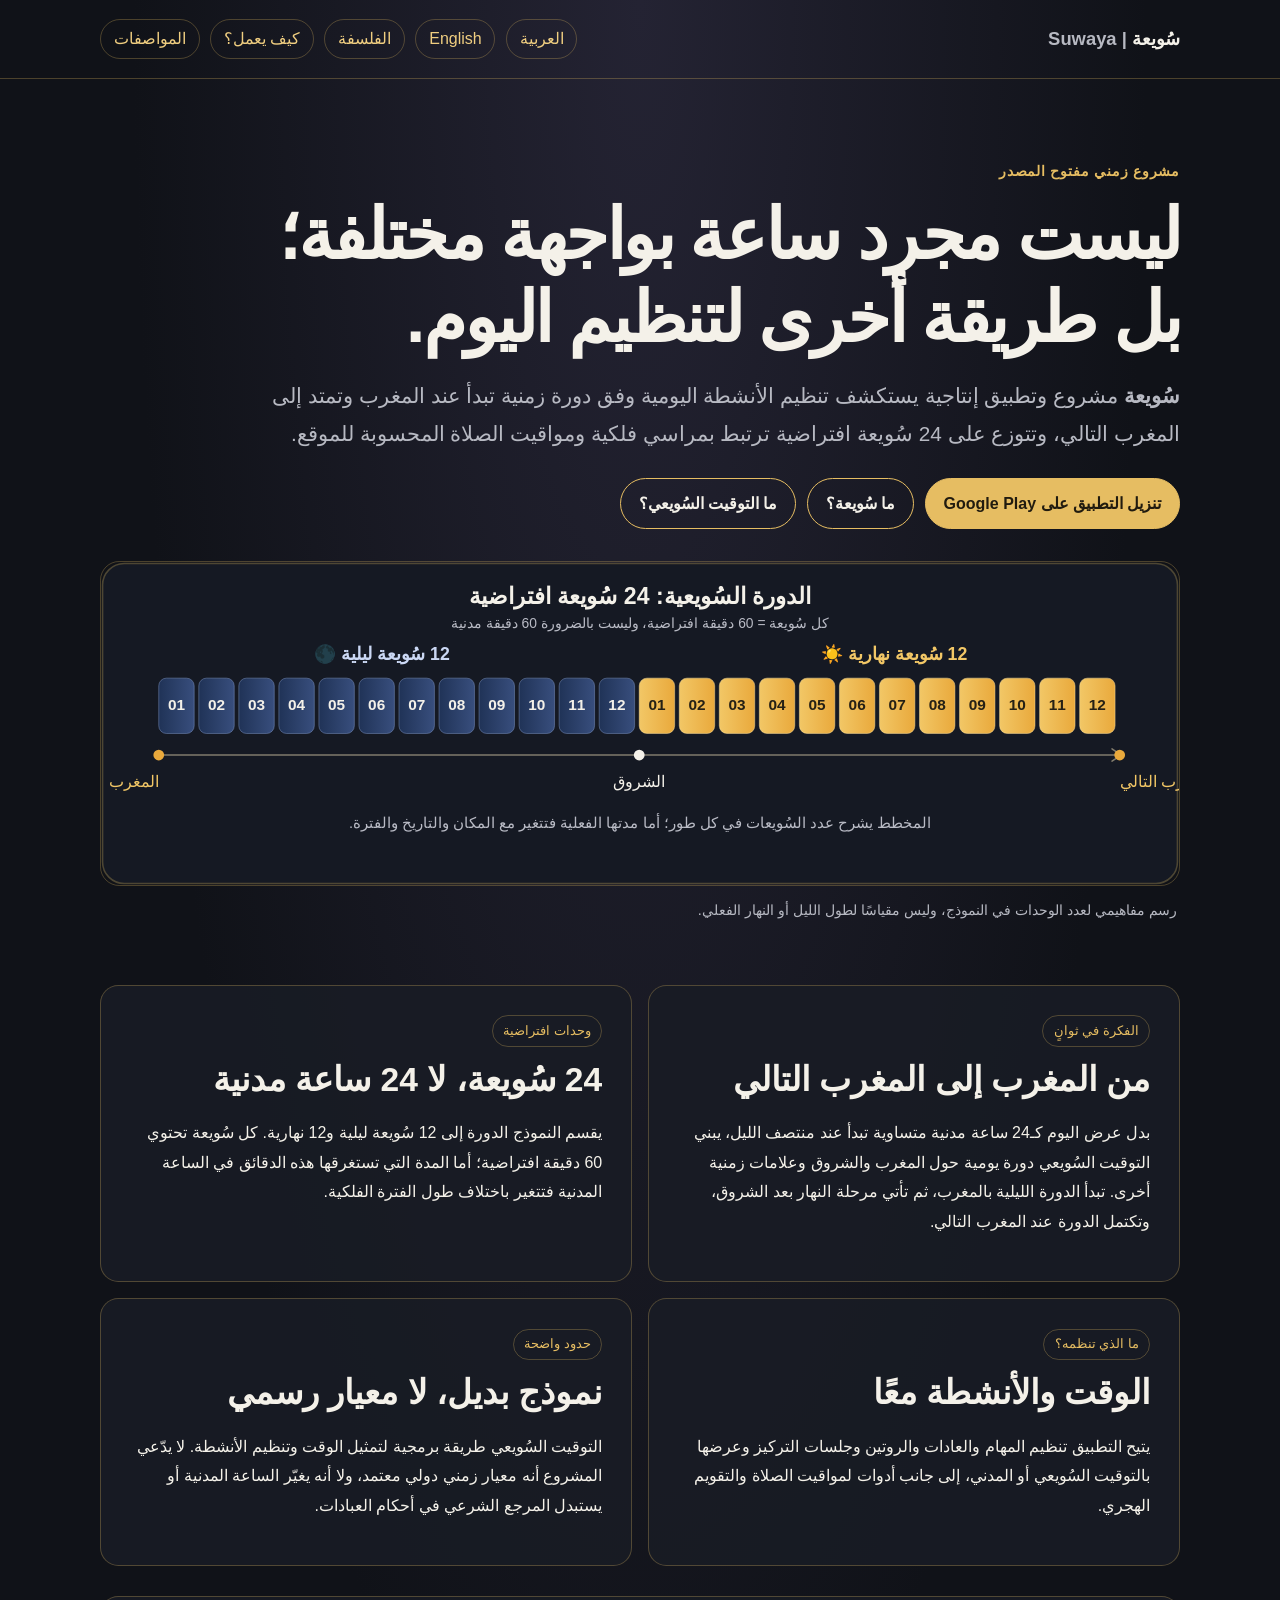
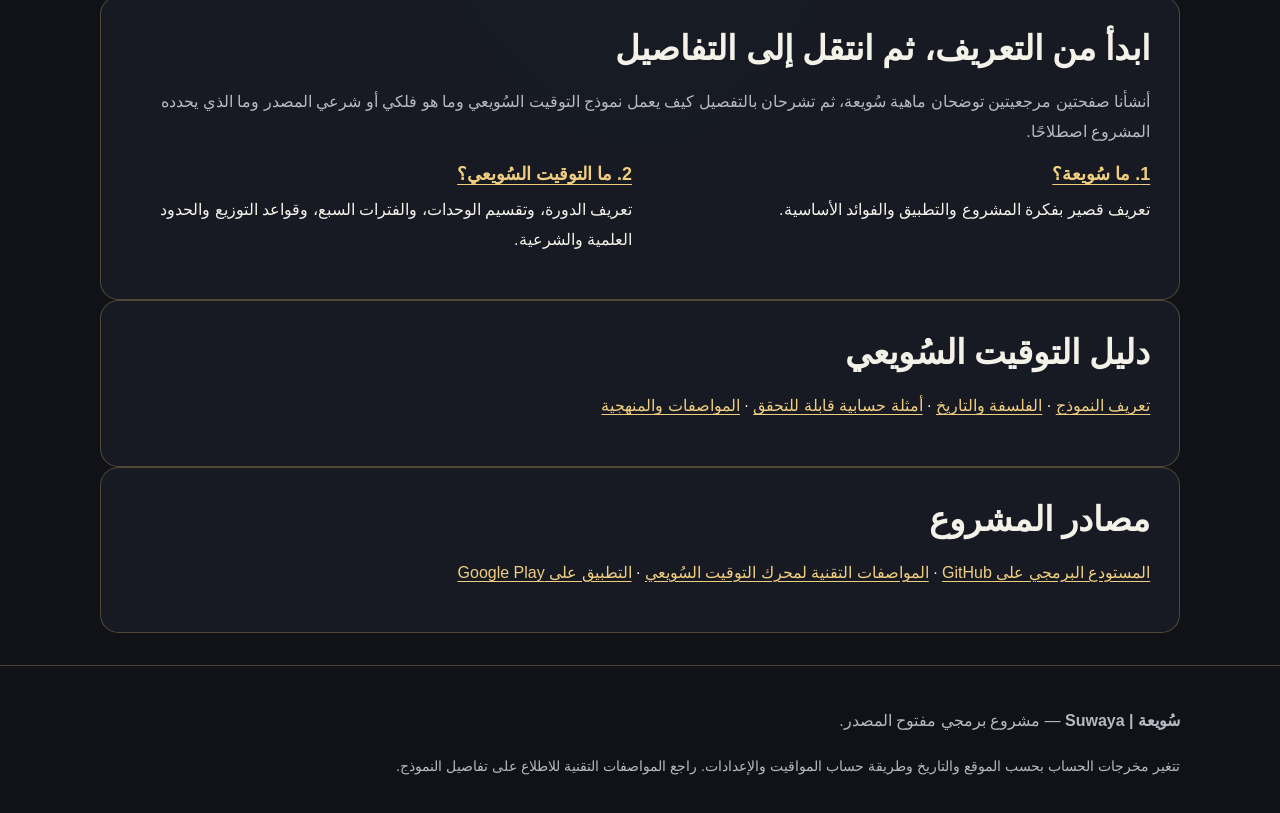
==== commit d27a54de: "Link root landing page to documentation" ====
--- a/site/index.html
+++ b/site/index.html
@@ -13,7 +13,7 @@
 <script type="application/ld+json">{"@context":"https://schema.org","@graph":[{"@type":"WebSite","@id":"https://abdallah-kaballo.github.io/Suwaya/#website","url":"https://abdallah-kaballo.github.io/Suwaya/","name":"سُويعة | Suwaya","inLanguage":["ar","en"]},{"@type":"SoftwareApplication","@id":"https://abdallah-kaballo.github.io/Suwaya/#application","name":"Suwaya","alternateName":["سُويعة","التوقيت السُويعي","Suwaya Time"],"applicationCategory":"ProductivityApplication","operatingSystem":"Android","description":"Open-source productivity app built around the Suwaya Time virtual time model.","url":"https://abdallah-kaballo.github.io/Suwaya/","downloadUrl":"https://play.google.com/store/apps/details?id=com.suwaya.app","sameAs":["https://github.com/Abdallah-Kaballo/Suwaya"]}]}</script>
 </head>
 <body>
-<header><div class="wrap nav"><a class="brand" href="./">سُويعة <span class="muted">| Suwaya</span></a><nav class="lang" aria-label="اختيار اللغة"><a href="ar/">العربية</a><a href="en/">English</a></nav></div></header>
+<header><div class="wrap nav"><a class="brand" href="./">سُويعة <span class="muted">| Suwaya</span></a><nav class="lang" aria-label="اختيار اللغة"><a href="ar/">العربية</a><a href="en/">English</a><a href="ar/philosophy/">الفلسفة</a><a href="ar/how-it-works/">كيف يعمل؟</a><a href="ar/specification/">المواصفات</a></nav></div></header>
 <main class="wrap">
 <section class="hero">
 <div class="eyebrow">مشروع زمني مفتوح المصدر</div>
@@ -36,6 +36,7 @@
 <div><h3><a href="ar/suwaya-time/">2. ما التوقيت السُويعي؟</a></h3><p>تعريف الدورة، وتقسيم الوحدات، والفترات السبع، وقواعد التوزيع والحدود العلمية والشرعية.</p></div>
 </div>
 </section>
+<section class="panel"><h2>دليل التوقيت السُويعي</h2><p><a href="ar/suwaya-time/">تعريف النموذج</a> · <a href="ar/philosophy/">الفلسفة والتاريخ</a> · <a href="ar/how-it-works/">أمثلة حسابية قابلة للتحقق</a> · <a href="ar/specification/">المواصفات والمنهجية</a></p></section>
 <section class="panel"><h2>مصادر المشروع</h2><p><a href="https://github.com/Abdallah-Kaballo/Suwaya">المستودع البرمجي على GitHub</a> · <a href="https://github.com/Abdallah-Kaballo/Suwaya/blob/main/Suwaya-Time.md">المواصفات التقنية لمحرك التوقيت السُويعي</a> · <a href="https://play.google.com/store/apps/details?id=com.suwaya.app">التطبيق على Google Play</a></p></section>
 </main>
 <footer><div class="wrap"><p><strong>سُويعة | Suwaya</strong> — مشروع برمجي مفتوح المصدر.</p><small>تتغير مخرجات الحساب بحسب الموقع والتاريخ وطريقة حساب المواقيت والإعدادات. راجع المواصفات التقنية للاطلاع على تفاصيل النموذج.</small></div></footer>
